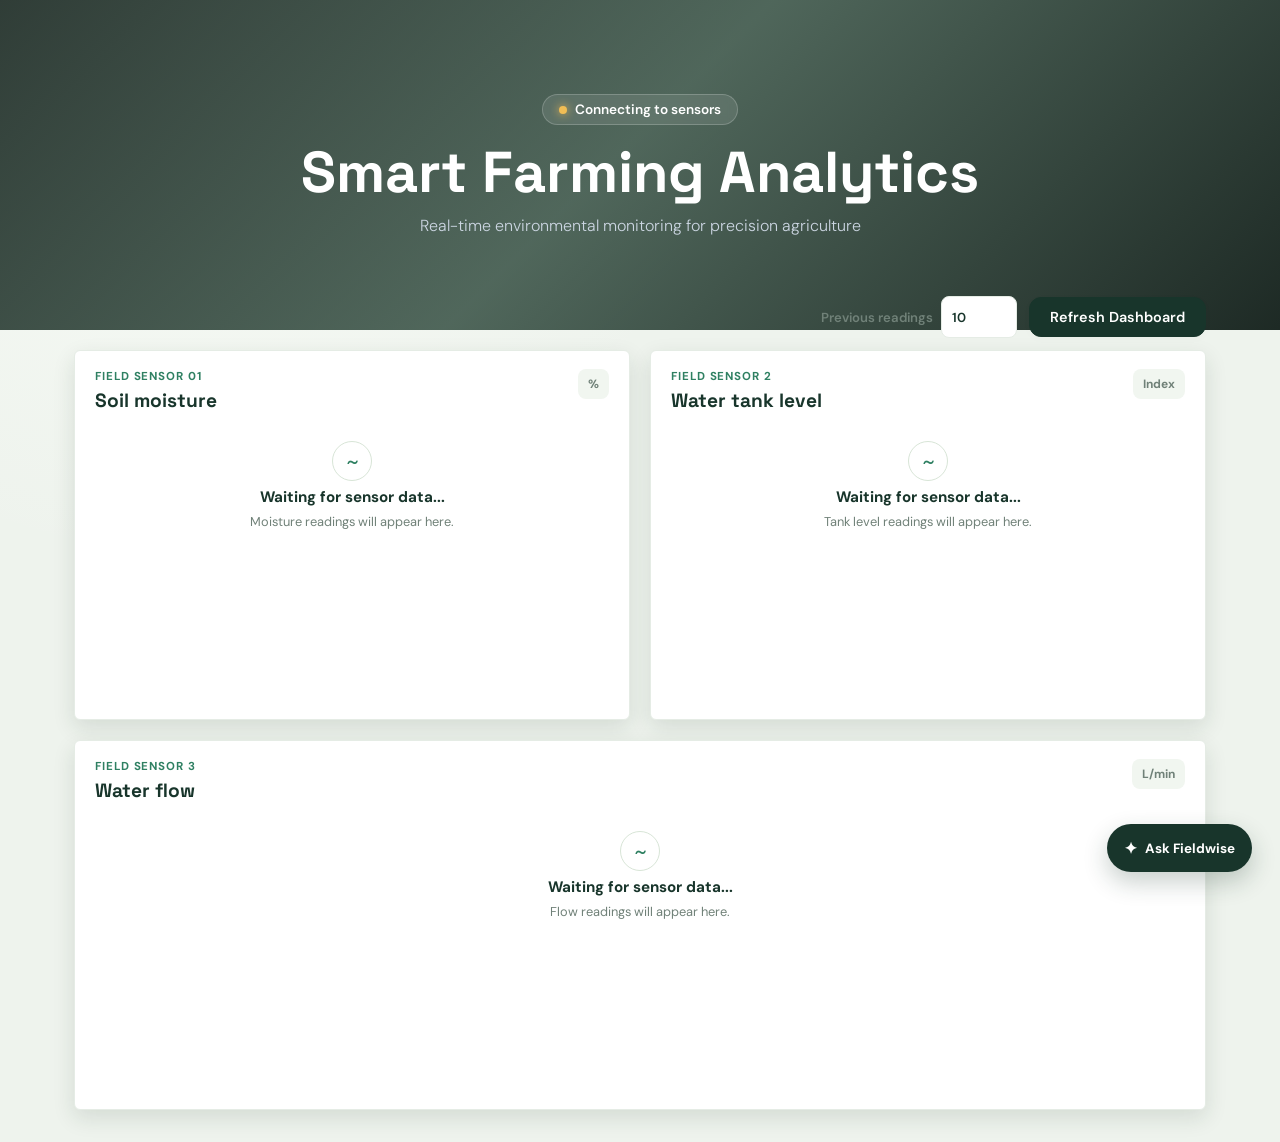
==== index.html @ 7a3ef1fb "fetch sensor reading and it to gemini api" ====
<!DOCTYPE html>
<html lang="en">

<head>
    <meta charset="UTF-8">
    <meta name="viewport" content="width=device-width, initial-scale=1.0">
    <title>Smart Farming Analytics</title>
    <link
        href="https://fonts.googleapis.com/css2?family=DM+Sans:wght@400;500;600;700&family=Space+Grotesk:wght@500;600;700&display=swap"
        rel="stylesheet">
    <link rel="stylesheet" href="style.css">
    <script src="https://cdn.jsdelivr.net/npm/chart.js"></script>
</head>

<body>

    <!-- Premium Hero Section with Image -->
    <header class="hero">
        <div class="hero-overlay"></div>
        <div class="hero-content">
            <div id="statusBadge" class="status-badge status-loading" role="status" aria-live="polite">
                <span class="pulse-dot"></span><span id="statusText">Connecting to sensors</span>
            </div>
            <h1>Smart Farming Analytics</h1>
            <p>Real-time environmental monitoring for precision agriculture</p>
        </div>
    </header>

    <main class="dashboard">
        <div class="controls">
            <label class="reading-control" for="readingCount">
                <span>Previous readings</span>
                <input id="readingCount" type="number" min="1" max="8000" value="10"
                    aria-label="Number of previous readings">
            </label>
            <button id="refreshBtn" class="premium-btn">Refresh Dashboard</button>
        </div>

        <section class="chart-grid" aria-label="Sensor analytics">
            <article class="card chart-card">
                <div class="card-heading">
                    <div>
                        <p class="eyebrow">Field sensor 01</p>
                        <h2>Soil moisture</h2>
                    </div><span class="metric-unit">%</span>
                </div>
                <div class="chart-container">
                    <div class="empty-state"><span class="empty-icon">~</span><strong>Waiting for sensor
                            data...</strong><span>Moisture readings will appear here.</span></div>
                    <canvas id="moistureChart"></canvas>
                </div>
            </article>

            <article class="card chart-card">
                <div class="card-heading">
                    <div>
                        <p class="eyebrow">Field sensor 2</p>
                        <h2>Water tank level</h2>
                    </div><span class="metric-unit">Index</span>
                </div>
                <div class="chart-container">
                    <div class="empty-state"><span class="empty-icon">~</span><strong>Waiting for sensor
                            data...</strong><span>Tank level readings will appear here.</span></div>
                    <canvas id="uvChart"></canvas>
                </div>
            </article>

            <article class="card chart-card">
                <div class="card-heading">
                    <div>
                        <p class="eyebrow">Field sensor 3</p>
                        <h2>Water flow</h2>
                    </div><span class="metric-unit">L/min</span>
                </div>
                <div class="chart-container">
                    <div class="empty-state"><span class="empty-icon">~</span><strong>Waiting for sensor
                            data...</strong><span>Flow readings will appear here.</span></div>
                    <canvas id="flowChart"></canvas>
                </div>
            </article>
        </section>

        <section class="assistant-panel" aria-labelledby="assistant-title">
            <div class="assistant-heading">
                <div>
                    <p class="eyebrow">Fieldwise intelligence</p>
                    <h2 id="assistant-title">Smart Farming Assistant</h2>
                    <p>Ask about crops, soil, weather, or plant health.</p>
                </div>
                <div class="assistant-actions">
                    <span class="assistant-mark" aria-hidden="true">✦</span>
                    <button id="sensor-suggestion" class="sensor-suggestion" type="button"
                        title="Ask for advice using the latest sensor readings">Sensor advice</button>
                    <button id="close-assistant" class="assistant-close" type="button"
                        aria-label="Close farming assistant">&times;</button>
                </div>
            </div>

            <div id="message-history" class="message-history" aria-live="polite" aria-label="Assistant conversation">
            </div>

            <form id="composer" class="composer">
                <div id="attachment-preview" class="attachment-preview" aria-label="Selected image preview">
                    <img id="attachment-thumbnail" src="" alt="Selected plant image">
                    <button id="remove-attachment" class="remove-attachment" type="button"
                        aria-label="Remove attached image">&times;</button>
                </div>
                <div class="input-bar">
                    <label class="icon-button" for="image-input" title="Attach an image"
                        aria-label="Attach an image">&#128206;</label>
                    <input id="image-input" class="sr-only" type="file" accept="image/*">
                    <input id="message-input" type="text" placeholder="Ask a question about your farm..."
                        autocomplete="off" aria-label="Message">
                    <button id="send-button" class="send-button" type="submit">Send</button>
                </div>
            </form>
        </section>
    </main>

    <button id="open-assistant" class="assistant-launcher" type="button" aria-label="Open farming assistant"
        aria-expanded="false">
        <span class="launcher-icon" aria-hidden="true">✦</span>
        <span class="launcher-label">Ask Fieldwise</span>
    </button>

    <script src="script.js"></script>
</body>

</html>
---- style.css ----
/* Color Palette & Typography */
:root {
    --bg-color: #eef3ed;
    --card-bg: #ffffff;
    --text-main: #18352b;
    --text-muted: #708178;
    --accent-green: #2f8062;
    --border-light: #e5ece5;
}

* {
    margin: 0;
    padding: 0;
    box-sizing: border-box;
    font-family: 'DM Sans', 'Segoe UI', sans-serif;
}

body {
    background: radial-gradient(circle at 15% 0%, #f9fcf7 0, transparent 36%), var(--bg-color);
    color: var(--text-main);
    -webkit-font-smoothing: antialiased;
}

/* Hero Section with Background Image */
.hero {
    position: relative;
    min-height: 330px;
    background-image: url('https://images.unsplash.com/photo-1586771107445-d3ca888129ff?ixlib=rb-4.0.3&auto=format&fit=crop&w=1920&q=80');
    background-size: cover;
    background-position: center;
    display: flex;
    align-items: center;
    justify-content: center;
    text-align: center;
}

.hero-overlay {
    position: absolute;
    top: 0;
    left: 0;
    width: 100%;
    height: 100%;
    background: linear-gradient(135deg, rgba(10, 25, 19, 0.84) 0%, rgba(18, 48, 34, 0.72) 48%, rgba(7, 20, 15, 0.9) 100%);
}

.hero-content {
    position: relative;
    z-index: 1;
    color: #ffffff;
}

.hero h1 {
    font-family: 'Space Grotesk', sans-serif;
    font-size: clamp(2.1rem, 5vw, 3.6rem);
    font-weight: 700;
    margin: 10px 0 6px;
}

.hero p {
    font-size: 1rem;
    color: #cbd5e1;
    font-weight: 300;
}

.status-badge {
    display: inline-flex;
    align-items: center;
    background: rgba(255, 255, 255, 0.1);
    padding: 6px 16px;
    border-radius: 20px;
    font-size: 0.85rem;
    font-weight: 600;
    backdrop-filter: blur(4px);
    border: 1px solid rgba(255, 255, 255, 0.2);
}

.pulse-dot {
    width: 8px;
    height: 8px;
    background-color: #34d399;
    border-radius: 50%;
    margin-right: 8px;
    box-shadow: 0 0 10px #34d399;
    animation: pulse 2s infinite;
}

@keyframes pulse {
    0% {
        box-shadow: 0 0 0 0 rgba(52, 211, 153, 0.7);
    }

    70% {
        box-shadow: 0 0 0 8px rgba(52, 211, 153, 0);
    }

    100% {
        box-shadow: 0 0 0 0 rgba(52, 211, 153, 0);
    }
}

/* Dashboard & Cards (White Space & Rounded Corners) */
.dashboard {
    max-width: 1180px;
    margin: -34px auto 32px;
    padding: 0 24px;
    position: relative;
    z-index: 20;
}

.controls {
    display: flex;
    align-items: center;
    gap: 12px;
    justify-content: flex-end;
    margin-bottom: 12px;
}

.reading-control {
    display: inline-flex;
    align-items: center;
    gap: 8px;
    color: var(--text-muted);
    font-size: .82rem;
    font-weight: 600;
}

.reading-control input {
    width: 76px;
    min-height: 42px;
    border: 1px solid var(--border-light);
    border-radius: 8px;
    color: var(--text-main);
    background: var(--card-bg);
    padding: 9px 10px;
    font: inherit;
    cursor: pointer;
}

.reading-control input:focus {
    outline: 3px solid rgba(47, 128, 98, .18);
    border-color: var(--accent-green);
}

.chart-grid {
    display: grid;
    grid-template-columns: repeat(2, minmax(0, 1fr));
    gap: 20px;
}

.chart-card:last-child {
    grid-column: 1 / -1;
}

.card-heading {
    display: flex;
    justify-content: space-between;
    align-items: flex-start;
    margin-bottom: 12px;
}

.eyebrow {
    color: var(--accent-green);
    font-size: .72rem;
    font-weight: 700;
    letter-spacing: .08em;
    text-transform: uppercase;
}

.card h2 {
    font-family: 'Space Grotesk', sans-serif;
    font-size: 1.2rem;
    margin-top: 4px;
}

.metric-unit {
    color: var(--text-muted);
    font-size: .75rem;
    font-weight: 700;
    background: #f1f6f0;
    padding: 7px 10px;
    border-radius: 8px;
}

.card {
    background: var(--card-bg);
    border-radius: 6px;
    padding: 18px 20px;
    box-shadow: 0 8px 22px rgba(25, 47, 34, 0.12);
    border: 1px solid var(--border-light);
    transition: transform 0.3s ease, box-shadow 0.3s ease;
}

.card:hover {
    transform: translateY(-2px);
    box-shadow: 0 12px 28px rgba(25, 47, 34, 0.16);
}

.chart-container {
    position: relative;
    width: 100%;
}

.empty-state {
    display: flex;
    flex-direction: column;
    align-items: center;
    justify-content: center;
    gap: 6px;
    padding: 16px 8px;
    color: var(--text-muted);
    text-align: center;
}

.empty-state strong {
    color: var(--text-main);
    font-size: .95rem;
}

.empty-state span:last-child {
    font-size: .8rem;
}

.empty-icon {
    display: grid;
    place-items: center;
    width: 40px;
    height: 40px;
    border: 1px solid #d8e5d7;
    border-radius: 50%;
    color: var(--accent-green);
    font-size: 1.5rem;
    animation: breathe 2s ease-in-out infinite;
}

.chart-container.has-data .empty-state {
    display: none;
}

.chart-container.has-data {
    height: 300px;
}

.chart-container:not(.has-data) canvas {
    visibility: hidden;
}

/* Farming assistant */
.assistant-panel {
    display: flex;
    flex-direction: column;
    position: fixed;
    right: 28px;
    bottom: 92px;
    z-index: 10;
    width: min(390px, calc(100vw - 40px));
    min-height: 0;
    max-height: min(600px, calc(100vh - 120px));
    margin: 0;
    overflow: hidden;
    background: var(--card-bg);
    border: 1px solid var(--border-light);
    border-radius: 16px;
    box-shadow: 0 18px 50px rgba(25, 47, 34, 0.22);
    opacity: 0;
    pointer-events: none;
    transform: translateY(12px) scale(.96);
    transform-origin: bottom right;
    transition: opacity .2s ease, transform .2s ease;
}

.assistant-panel.is-open {
    opacity: 1;
    pointer-events: auto;
    transform: translateY(0) scale(1);
}

.assistant-heading {
    display: flex;
    align-items: flex-start;
    justify-content: space-between;
    padding: 16px 20px;
    border-bottom: 1px solid var(--border-light);
}

.assistant-actions {
    display: flex;
    gap: 8px;
    align-items: center;
}

.assistant-close {
    display: grid;
    width: 30px;
    height: 30px;
    place-items: center;
    color: var(--text-muted);
    background: #f1f5f1;
    border: 0;
    border-radius: 50%;
    cursor: pointer;
    font-size: 1.2rem;
    line-height: 1;
}

.assistant-close:hover,
.assistant-close:focus-visible {
    color: var(--text-main);
    background: #e3ece3;
}

.assistant-heading h2 {
    margin-top: 4px;
    font-family: 'Space Grotesk', sans-serif;
    font-size: 1.12rem;
}

.assistant-heading p:last-child {
    margin-top: 4px;
    color: var(--text-muted);
    font-size: .78rem;
}

.assistant-mark {
    display: grid;
    width: 34px;
    height: 34px;
    place-items: center;
    color: #fff;
    background: var(--accent-green);
    border-radius: 9px;
    box-shadow: 0 8px 16px rgba(47, 128, 98, .2);
}

.message-history {
    flex: 1;
    min-height: 120px;
    max-height: 200px;
    overflow-y: auto;
    padding: 16px clamp(14px, 3vw, 28px);
    scroll-behavior: smooth;
}

.message {
    display: flex;
    margin-bottom: 9px;
}

.message.user {
    justify-content: flex-end;
}

.message-content {
    max-width: min(78%, 620px);
}

.message-bubble {
    padding: 9px 12px;
    border-radius: 12px;
    font-size: .82rem;
    line-height: 1.45;
    overflow-wrap: anywhere;
}

.message.ai .message-bubble {
    color: #35443a;
    background: #f0f3f1;
    border-bottom-left-radius: 5px;
}

.message.user .message-bubble {
    color: #fff;
    background: var(--text-main);
    border-bottom-right-radius: 5px;
}

.message-bubble p {
    margin: 0 0 6px;
}

.message-bubble p:last-child {
    margin-bottom: 0;
}

.message-image {
    display: block;
    width: min(100%, 180px);
    max-height: 150px;
    margin-bottom: 6px;
    object-fit: cover;
    border-radius: 9px;
}

.typing-dots {
    display: flex;
    gap: 4px;
    padding: 10px 12px;
}

.typing-dots span {
    width: 6px;
    height: 6px;
    background: #94a69a;
    border-radius: 50%;
    animation: assistant-pulse 1.1s infinite ease-in-out;
}

.typing-dots span:nth-child(2) {
    animation-delay: .15s;
}

.typing-dots span:nth-child(3) {
    animation-delay: .3s;
}

@keyframes assistant-pulse {

    0%,
    60%,
    100% {
        transform: translateY(0);
        opacity: .45;
    }

    30% {
        transform: translateY(-3px);
        opacity: 1;
    }
}

.composer {
    padding: 10px 12px 12px;
    border-top: 1px solid var(--border-light);
}

.attachment-preview {
    display: none;
    position: relative;
    width: fit-content;
    margin-bottom: 7px;
}

.attachment-preview.visible {
    display: block;
}

.attachment-preview img {
    display: block;
    width: 56px;
    height: 56px;
    object-fit: cover;
    border: 2px solid #d5e5d9;
    border-radius: 9px;
}

.remove-attachment {
    position: absolute;
    top: -7px;
    right: -7px;
    width: 22px;
    height: 22px;
    padding: 0;
    color: #fff;
    background: var(--text-main);
    border: 2px solid #fff;
    border-radius: 50%;
    cursor: pointer;
    line-height: 1;
}

.input-bar {
    display: flex;
    gap: 8px;
    align-items: center;
}

.icon-button,
.send-button {
    flex: 0 0 auto;
    border: 0;
    cursor: pointer;
}

.icon-button {
    display: grid;
    width: 38px;
    height: 38px;
    place-items: center;
    color: var(--accent-green);
    background: #f0f6f1;
    border-radius: 9px;
    font-size: 1.15rem;
}

.icon-button:hover,
.icon-button:focus-visible {
    background: #e2efe5;
}

#message-input {
    flex: 1;
    min-width: 0;
    height: 38px;
    padding: 0 11px;
    color: var(--text-main);
    background: #f8faf8;
    border: 1px solid var(--border-light);
    border-radius: 9px;
    font: inherit;
    outline: none;
}

#message-input:focus {
    border-color: #8db69a;
    box-shadow: 0 0 0 3px rgba(68, 137, 87, .1);
}

.send-button {
    height: 38px;
    padding: 0 14px;
    color: #fff;
    background: var(--text-main);
    border-radius: 9px;
    font: inherit;
    font-weight: 600;
}

.send-button:hover,
.send-button:focus-visible {
    background: var(--accent-green);
}

.send-button:disabled,
.icon-button:disabled {
    cursor: wait;
    opacity: .55;
}

.assistant-launcher {
    position: fixed;
    right: 28px;
    bottom: 28px;
    z-index: 30;
    display: inline-flex;
    gap: 8px;
    align-items: center;
    min-height: 48px;
    padding: 0 17px;
    color: #fff;
    background: var(--text-main);
    border: 0;
    border-radius: 999px;
    box-shadow: 0 10px 25px rgba(24, 53, 43, .24);
    cursor: pointer;
    font: inherit;
    font-size: .84rem;
    font-weight: 700;
    transition: background .2s ease, transform .2s ease, box-shadow .2s ease;
}

.assistant-launcher:hover,
.assistant-launcher:focus-visible {
    background: var(--accent-green);
    box-shadow: 0 12px 28px rgba(47, 128, 98, .28);
    transform: translateY(-2px);
}

.launcher-icon {
    font-size: 1rem;
}

.sr-only {
    position: absolute;
    width: 1px;
    height: 1px;
    padding: 0;
    overflow: hidden;
    clip: rect(0, 0, 0, 0);
    white-space: nowrap;
    border: 0;
}

@keyframes breathe {
    50% {
        transform: scale(1.08);
        opacity: .6;
    }
}

/* Premium Interactive Button */
.premium-btn {
    background: var(--text-main);
    color: #fff;
    border: 1px solid var(--text-main);
    padding: 10px 20px;
    border-radius: 12px;
    font-weight: 600;
    font-size: 0.9rem;
    cursor: pointer;
    transition: all 0.2s ease;
    box-shadow: 0 2px 10px rgba(0, 0, 0, 0.02);
}

.premium-btn:hover {
    background: var(--accent-green);
    border-color: var(--accent-green);
    box-shadow: 0 4px 15px rgba(47, 128, 98, 0.2);
}

.premium-btn:active {
    transform: scale(0.97);
}

.status-connected .pulse-dot {
    background-color: #52c788;
    box-shadow: 0 0 10px #52c788;
}

.status-loading .pulse-dot {
    background-color: #f0bd55;
    box-shadow: 0 0 10px #f0bd55;
}

.status-error .pulse-dot {
    background-color: #f27568;
    box-shadow: 0 0 10px #f27568;
    animation: none;
}

@media (max-width: 700px) {
    .dashboard {
        padding: 0 16px;
    }

    .controls {
        align-items: stretch;
        flex-direction: column;
        gap: 10px;
    }

    .reading-control {
        justify-content: space-between;
        min-height: 42px;
    }

    .reading-control input,
    .premium-btn {
        min-height: 44px;
    }

    .premium-btn {
        width: 100%;
    }

    .chart-grid {
        grid-template-columns: 1fr;
    }

    .chart-card:last-child {
        grid-column: auto;
    }

    .card {
        padding: 16px;
    }

    .chart-container.has-data {
        height: 260px;
    }

    .assistant-panel {
        right: 12px;
        bottom: 76px;
        width: calc(100vw - 24px);
        max-height: calc(100vh - 100px);
        border-radius: 14px;
    }

    .assistant-heading {
        padding: 13px 14px;
    }

    .message-content {
        max-width: 88%;
    }

    .message-history {
        padding: 18px 12px;
    }

    .composer {
        padding-inline: 10px;
    }

    .send-button {
        padding-inline: 14px;
    }

    .assistant-launcher {
        right: 14px;
        bottom: 14px;
        min-height: 44px;
        padding-inline: 14px;
    }
}

.sensor-suggestion {
    min-height: 30px;
    padding: 6px 10px;
    color: var(--accent-green);
    background: #edf7ef;
    border: 1px solid #cfe5d2;
    border-radius: 8px;
    font: inherit;
    font-size: .72rem;
    font-weight: 700;
    cursor: pointer;
}

.sensor-suggestion:hover,
.sensor-suggestion:focus-visible {
    background: #dff0e2;
}
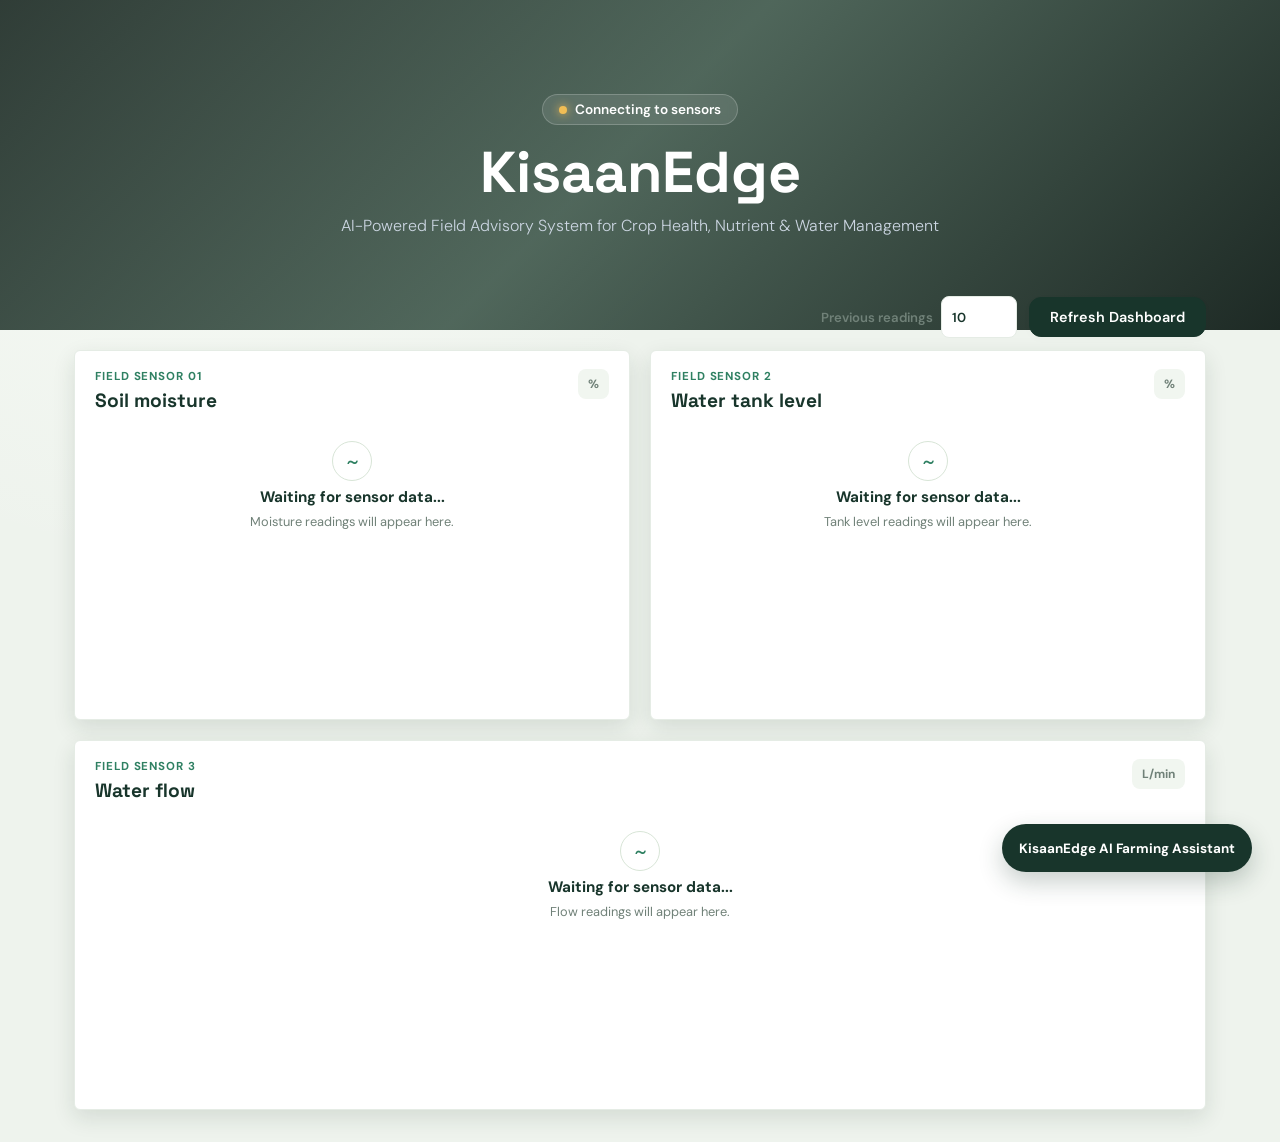
==== commit a3d46bd5: "changes the name remove gemini button" ====
--- a/index.html
+++ b/index.html
@@ -21,8 +21,8 @@
             <div id="statusBadge" class="status-badge status-loading" role="status" aria-live="polite">
                 <span class="pulse-dot"></span><span id="statusText">Connecting to sensors</span>
             </div>
-            <h1>Smart Farming Analytics</h1>
-            <p>Real-time environmental monitoring for precision agriculture</p>
+            <h1>KisaanEdge</h1>
+            <p>AI-Powered Field Advisory System for Crop Health, Nutrient & Water Management</p>
         </div>
     </header>
 
@@ -56,7 +56,7 @@
                     <div>
                         <p class="eyebrow">Field sensor 2</p>
                         <h2>Water tank level</h2>
-                    </div><span class="metric-unit">Index</span>
+                    </div><span class="metric-unit">%</span>
                 </div>
                 <div class="chart-container">
                     <div class="empty-state"><span class="empty-icon">~</span><strong>Waiting for sensor
@@ -88,7 +88,6 @@
                     <p>Ask about crops, soil, weather, or plant health.</p>
                 </div>
                 <div class="assistant-actions">
-                    <span class="assistant-mark" aria-hidden="true">✦</span>
                     <button id="sensor-suggestion" class="sensor-suggestion" type="button"
                         title="Ask for advice using the latest sensor readings">Sensor advice</button>
                     <button id="close-assistant" class="assistant-close" type="button"
@@ -119,8 +118,7 @@
 
     <button id="open-assistant" class="assistant-launcher" type="button" aria-label="Open farming assistant"
         aria-expanded="false">
-        <span class="launcher-icon" aria-hidden="true">✦</span>
-        <span class="launcher-label">Ask Fieldwise</span>
+        <span class="launcher-label">KisaanEdge AI Farming Assistant</span>
     </button>
 
     <script src="script.js"></script>
--- a/style.css
+++ b/style.css
@@ -320,17 +320,6 @@
     font-size: .78rem;
 }
 
-.assistant-mark {
-    display: grid;
-    width: 34px;
-    height: 34px;
-    place-items: center;
-    color: #fff;
-    background: var(--accent-green);
-    border-radius: 9px;
-    box-shadow: 0 8px 16px rgba(47, 128, 98, .2);
-}
-
 .message-history {
     flex: 1;
     min-height: 120px;
@@ -541,8 +530,8 @@
     bottom: 28px;
     z-index: 30;
     display: inline-flex;
-    gap: 8px;
     align-items: center;
+    justify-content: center;
     min-height: 48px;
     padding: 0 17px;
     color: #fff;
@@ -564,10 +553,6 @@
     transform: translateY(-2px);
 }
 
-.launcher-icon {
-    font-size: 1rem;
-}
-
 .sr-only {
     position: absolute;
     width: 1px;
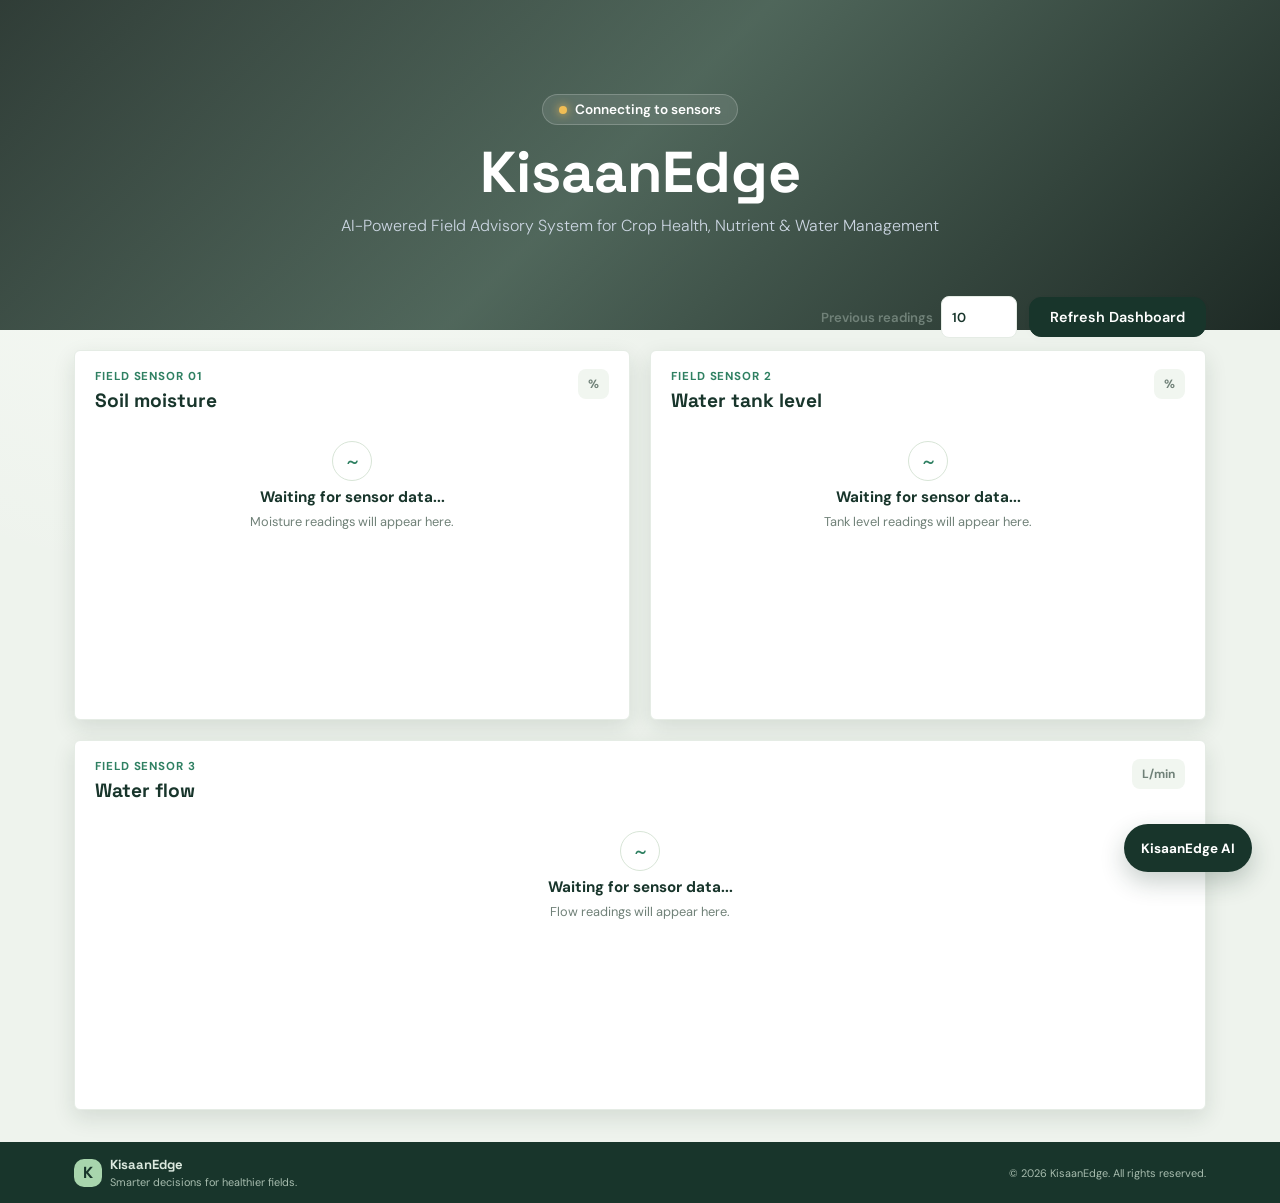
==== commit a28184f6: "add all right reseverd" ====
--- a/index.html
+++ b/index.html
@@ -116,9 +116,22 @@
         </section>
     </main>
 
+    <footer class="site-footer">
+        <div class="footer-inner">
+            <div class="footer-brand">
+                <span class="footer-mark" aria-hidden="true">K</span>
+                <div>
+                    <strong>KisaanEdge</strong>
+                    <span>Smarter decisions for healthier fields.</span>
+                </div>
+            </div>
+            <p class="footer-copy">&copy; 2026 KisaanEdge. All rights reserved.</p>
+        </div>
+    </footer>
+
     <button id="open-assistant" class="assistant-launcher" type="button" aria-label="Open farming assistant"
         aria-expanded="false">
-        <span class="launcher-label">KisaanEdge AI Farming Assistant</span>
+        <span class="launcher-label">KisaanEdge AI</span>
     </button>
 
     <script src="script.js"></script>
--- a/style.css
+++ b/style.css
@@ -105,6 +105,64 @@
     padding: 0 24px;
     position: relative;
     z-index: 20;
+}
+
+.site-footer {
+    padding: 14px 24px;
+    background: #18352b;
+    color: #dce9df;
+}
+
+.footer-inner {
+    display: flex;
+    align-items: center;
+    justify-content: space-between;
+    gap: 16px;
+    max-width: 1132px;
+    margin: 0 auto;
+}
+
+.footer-brand,
+.footer-brand>div {
+    display: flex;
+    align-items: center;
+}
+
+.footer-brand {
+    gap: 8px;
+}
+
+.footer-brand>div {
+    align-items: flex-start;
+    flex-direction: column;
+    gap: 2px;
+}
+
+.footer-mark {
+    display: grid;
+    width: 28px;
+    height: 28px;
+    place-items: center;
+    color: #18352b;
+    background: #a8d5ad;
+    border-radius: 10px;
+    font-family: 'Space Grotesk', sans-serif;
+    font-weight: 700;
+}
+
+.footer-brand strong {
+    font-family: 'Space Grotesk', sans-serif;
+    font-size: .82rem;
+}
+
+.footer-brand span:last-child {
+    color: #a7bcae;
+    font-size: .68rem;
+}
+
+.footer-copy {
+    color: #a7bcae;
+    font-size: .68rem;
 }
 
 .controls {
@@ -616,6 +674,22 @@
         padding: 0 16px;
     }
 
+    .site-footer {
+        padding: 13px 16px;
+    }
+
+    .footer-inner {
+        gap: 10px;
+    }
+
+    .footer-brand span:last-child {
+        display: none;
+    }
+
+    .footer-copy {
+        text-align: right;
+    }
+
     .controls {
         align-items: stretch;
         flex-direction: column;
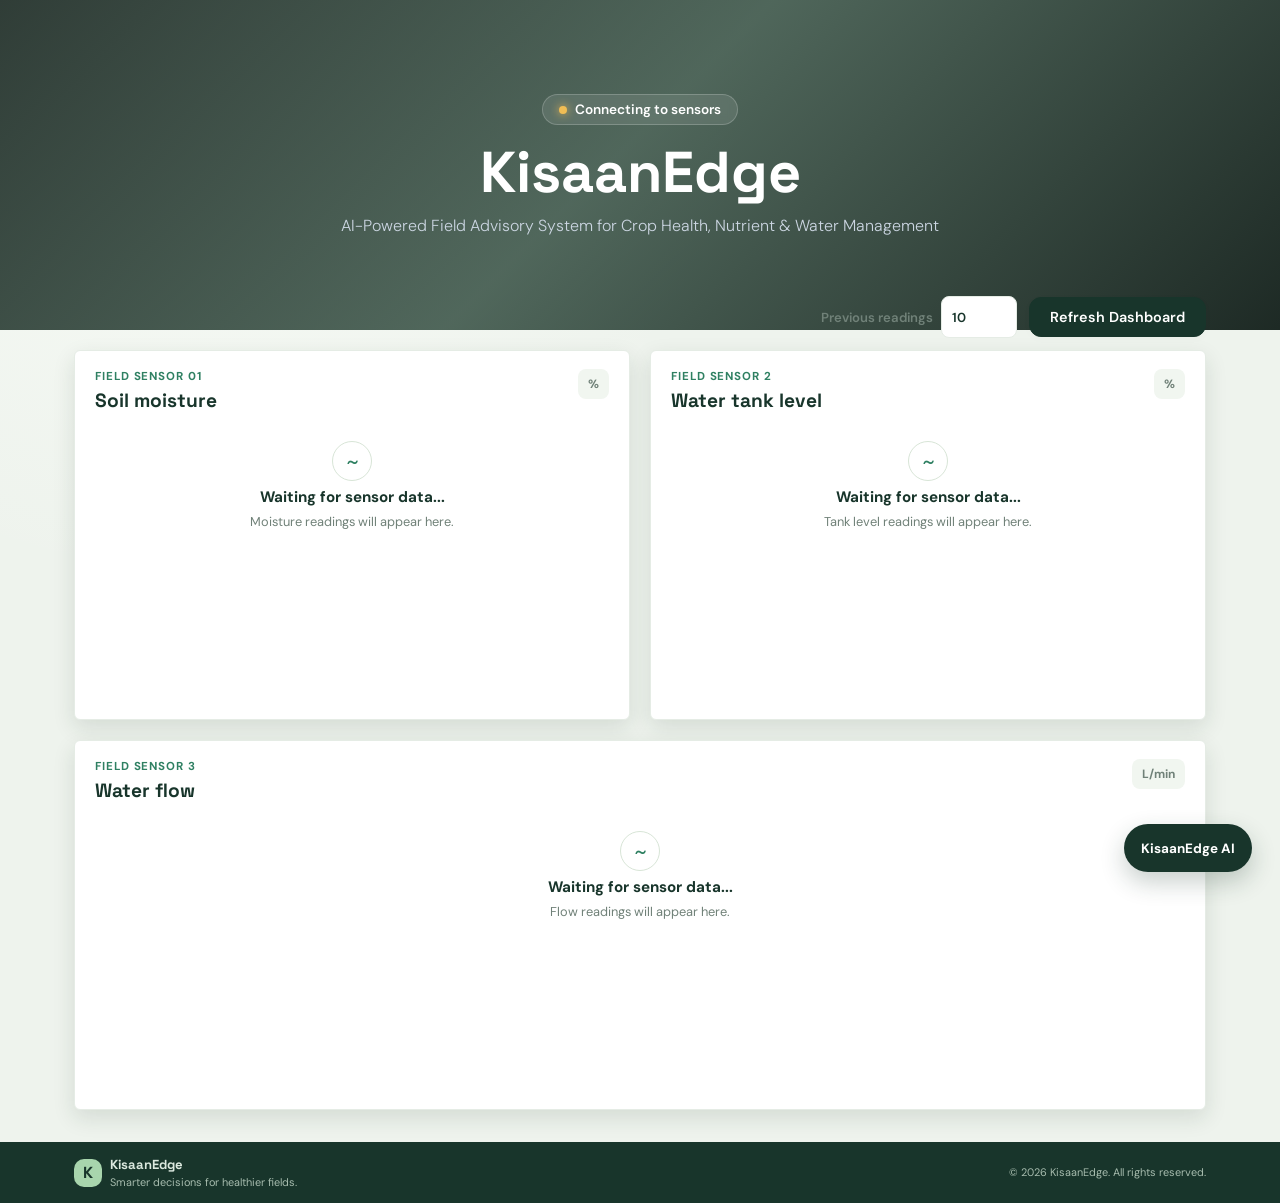
==== commit 6c3ab22d: "ajust size of chatbot" ====
--- a/index.html
+++ b/index.html
@@ -84,7 +84,7 @@
             <div class="assistant-heading">
                 <div>
                     <p class="eyebrow">Fieldwise intelligence</p>
-                    <h2 id="assistant-title">Smart Farming Assistant</h2>
+                    <h2 id="assistant-title">KisaanEdge AI</h2>
                     <p>Ask about crops, soil, weather, or plant health.</p>
                 </div>
                 <div class="assistant-actions">
--- a/style.css
+++ b/style.css
@@ -161,8 +161,11 @@
 }
 
 .footer-copy {
+    margin: 0;
     color: #a7bcae;
     font-size: .68rem;
+    line-height: 1.4;
+    white-space: nowrap;
 }
 
 .controls {
@@ -385,6 +388,11 @@
     overflow-y: auto;
     padding: 16px clamp(14px, 3vw, 28px);
     scroll-behavior: smooth;
+    transition: max-height .25s ease;
+}
+
+.assistant-panel.has-response .message-history {
+    max-height: min(360px, calc(100vh - 300px));
 }
 
 .message {
@@ -679,7 +687,9 @@
     }
 
     .footer-inner {
-        gap: 10px;
+        align-items: center;
+        flex-direction: column;
+        gap: 7px;
     }
 
     .footer-brand span:last-child {
@@ -687,7 +697,9 @@
     }
 
     .footer-copy {
-        text-align: right;
+        font-size: .66rem;
+        text-align: center;
+        white-space: normal;
     }
 
     .controls {
@@ -744,6 +756,10 @@
 
     .message-history {
         padding: 18px 12px;
+    }
+
+    .assistant-panel.has-response .message-history {
+        max-height: min(320px, calc(100vh - 260px));
     }
 
     .composer {
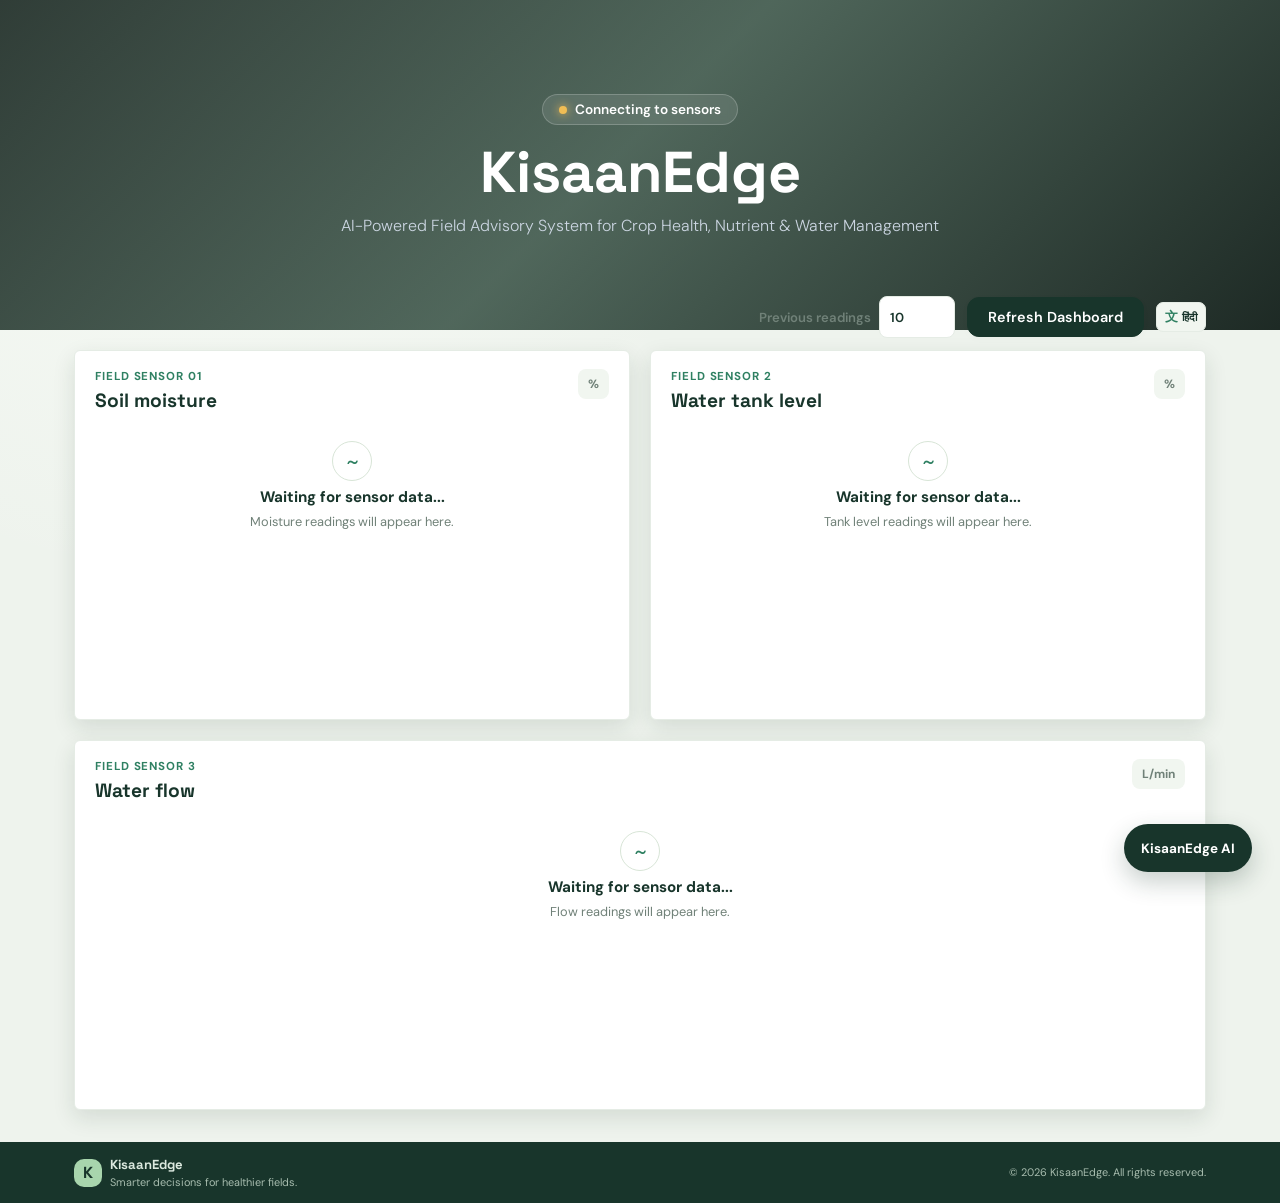
==== commit 6e0a0e6b: "aadd hindi language button" ====
--- a/index.html
+++ b/index.html
@@ -22,7 +22,8 @@
                 <span class="pulse-dot"></span><span id="statusText">Connecting to sensors</span>
             </div>
             <h1>KisaanEdge</h1>
-            <p>AI-Powered Field Advisory System for Crop Health, Nutrient & Water Management</p>
+            <p data-i18n="heroDescription">AI-Powered Field Advisory System for Crop Health, Nutrient & Water Management
+            </p>
         </div>
     </header>
 
@@ -31,22 +32,29 @@
             <label class="reading-control" for="readingCount">
                 <span>Previous readings</span>
                 <input id="readingCount" type="number" min="1" max="8000" value="10"
-                    aria-label="Number of previous readings">
+                    data-i18n-attr="aria-label:numberOfReadings" aria-label="Number of previous readings">
             </label>
-            <button id="refreshBtn" class="premium-btn">Refresh Dashboard</button>
+            <button id="refreshBtn" class="premium-btn" data-i18n="refreshDashboard">Refresh Dashboard</button>
+            <button id="languageToggle" class="language-toggle" type="button" aria-pressed="false"
+                aria-label="Switch language to Hindi">
+                <span class="language-icon" aria-hidden="true">文</span>
+                <span id="languageToggleLabel">हिंदी</span>
+            </button>
         </div>
 
         <section class="chart-grid" aria-label="Sensor analytics">
             <article class="card chart-card">
                 <div class="card-heading">
                     <div>
-                        <p class="eyebrow">Field sensor 01</p>
-                        <h2>Soil moisture</h2>
+                        <p class="eyebrow" data-i18n="fieldSensor1">Field sensor 01</p>
+                        <h2 data-i18n="soilMoisture">Soil moisture</h2>
                     </div><span class="metric-unit">%</span>
                 </div>
                 <div class="chart-container">
-                    <div class="empty-state"><span class="empty-icon">~</span><strong>Waiting for sensor
-                            data...</strong><span>Moisture readings will appear here.</span></div>
+                    <div class="empty-state"><span class="empty-icon">~</span><strong data-i18n="waitingForData">Waiting
+                            for sensor
+                            data...</strong><span data-i18n="moistureReadings">Moisture readings will appear
+                            here.</span></div>
                     <canvas id="moistureChart"></canvas>
                 </div>
             </article>
@@ -54,27 +62,30 @@
             <article class="card chart-card">
                 <div class="card-heading">
                     <div>
-                        <p class="eyebrow">Field sensor 2</p>
-                        <h2>Water tank level</h2>
+                        <p class="eyebrow" data-i18n="fieldSensor2">Field sensor 2</p>
+                        <h2 data-i18n="tankLevel">Water tank level</h2>
                     </div><span class="metric-unit">%</span>
                 </div>
                 <div class="chart-container">
-                    <div class="empty-state"><span class="empty-icon">~</span><strong>Waiting for sensor
-                            data...</strong><span>Tank level readings will appear here.</span></div>
-                    <canvas id="uvChart"></canvas>
+                    <div class="empty-state"><span class="empty-icon">~</span><strong data-i18n="waitingForData">Waiting
+                            for sensor
+                            data...</strong><span data-i18n="tankReadings">Tank level readings will appear here.</span>
+                    </div>
+                    <canvas id="tankLevelChart"></canvas>
                 </div>
             </article>
 
             <article class="card chart-card">
                 <div class="card-heading">
                     <div>
-                        <p class="eyebrow">Field sensor 3</p>
-                        <h2>Water flow</h2>
+                        <p class="eyebrow" data-i18n="fieldSensor3">Field sensor 3</p>
+                        <h2 data-i18n="waterFlow">Water flow</h2>
                     </div><span class="metric-unit">L/min</span>
                 </div>
                 <div class="chart-container">
-                    <div class="empty-state"><span class="empty-icon">~</span><strong>Waiting for sensor
-                            data...</strong><span>Flow readings will appear here.</span></div>
+                    <div class="empty-state"><span class="empty-icon">~</span><strong data-i18n="waitingForData">Waiting
+                            for sensor
+                            data...</strong><span data-i18n="flowReadings">Flow readings will appear here.</span></div>
                     <canvas id="flowChart"></canvas>
                 </div>
             </article>
@@ -83,34 +94,38 @@
         <section class="assistant-panel" aria-labelledby="assistant-title">
             <div class="assistant-heading">
                 <div>
-                    <p class="eyebrow">Fieldwise intelligence</p>
+                    <p class="eyebrow" data-i18n="fieldwiseIntelligence">Fieldwise intelligence</p>
                     <h2 id="assistant-title">KisaanEdge AI</h2>
-                    <p>Ask about crops, soil, weather, or plant health.</p>
+                    <p data-i18n="assistantDescription">Ask about crops, soil, weather, or plant health.</p>
                 </div>
                 <div class="assistant-actions">
-                    <button id="sensor-suggestion" class="sensor-suggestion" type="button"
+                    <button id="sensor-suggestion" class="sensor-suggestion" type="button" data-i18n="sensorAdvice"
+                        data-i18n-attr="title:sensorAdviceTitle"
                         title="Ask for advice using the latest sensor readings">Sensor advice</button>
                     <button id="close-assistant" class="assistant-close" type="button"
-                        aria-label="Close farming assistant">&times;</button>
+                        data-i18n-attr="aria-label:closeAssistant" aria-label="Close farming assistant">&times;</button>
                 </div>
             </div>
 
-            <div id="message-history" class="message-history" aria-live="polite" aria-label="Assistant conversation">
+            <div id="message-history" class="message-history" aria-live="polite"
+                data-i18n-attr="aria-label:assistantConversation" aria-label="Assistant conversation">
             </div>
 
             <form id="composer" class="composer">
                 <div id="attachment-preview" class="attachment-preview" aria-label="Selected image preview">
                     <img id="attachment-thumbnail" src="" alt="Selected plant image">
                     <button id="remove-attachment" class="remove-attachment" type="button"
-                        aria-label="Remove attached image">&times;</button>
+                        data-i18n-attr="aria-label:removeAttachment" aria-label="Remove attached image">&times;</button>
                 </div>
                 <div class="input-bar">
-                    <label class="icon-button" for="image-input" title="Attach an image"
+                    <label class="icon-button" for="image-input"
+                        data-i18n-attr="title:attachImage,aria-label:attachImage" title="Attach an image"
                         aria-label="Attach an image">&#128206;</label>
                     <input id="image-input" class="sr-only" type="file" accept="image/*">
-                    <input id="message-input" type="text" placeholder="Ask a question about your farm..."
-                        autocomplete="off" aria-label="Message">
-                    <button id="send-button" class="send-button" type="submit">Send</button>
+                    <input id="message-input" type="text"
+                        data-i18n-attr="placeholder:messagePlaceholder,aria-label:message"
+                        placeholder="Ask a question about your farm..." autocomplete="off" aria-label="Message">
+                    <button id="send-button" class="send-button" type="submit" data-i18n="send">Send</button>
                 </div>
             </form>
         </section>
@@ -122,15 +137,15 @@
                 <span class="footer-mark" aria-hidden="true">K</span>
                 <div>
                     <strong>KisaanEdge</strong>
-                    <span>Smarter decisions for healthier fields.</span>
+                    <span data-i18n="footerTagline">Smarter decisions for healthier fields.</span>
                 </div>
             </div>
-            <p class="footer-copy">&copy; 2026 KisaanEdge. All rights reserved.</p>
+            <p class="footer-copy" data-i18n="rightsReserved">&copy; 2026 KisaanEdge. All rights reserved.</p>
         </div>
     </footer>
 
-    <button id="open-assistant" class="assistant-launcher" type="button" aria-label="Open farming assistant"
-        aria-expanded="false">
+    <button id="open-assistant" class="assistant-launcher" type="button" data-i18n-attr="aria-label:openAssistant"
+        aria-label="Open farming assistant" aria-expanded="false">
         <span class="launcher-label">KisaanEdge AI</span>
     </button>
 
--- a/style.css
+++ b/style.css
@@ -231,6 +231,35 @@
     font-family: 'Space Grotesk', sans-serif;
     font-size: 1.2rem;
     margin-top: 4px;
+}
+
+.language-toggle {
+    display: inline-flex;
+    align-items: center;
+    gap: 4px;
+    min-height: 30px;
+    padding: 0 8px;
+    color: var(--text-main);
+    background: #f1f6f0;
+    border: 1px solid var(--border-light);
+    border-radius: 7px;
+    cursor: pointer;
+    font: inherit;
+    font-size: .68rem;
+    font-weight: 700;
+    transition: background .2s ease, border-color .2s ease;
+}
+
+.language-toggle:hover,
+.language-toggle:focus-visible {
+    background: #e3eee3;
+    border-color: #c6dcc8;
+    outline: none;
+}
+
+.language-icon {
+    color: var(--accent-green);
+    font-size: .82rem;
 }
 
 .metric-unit {
@@ -678,6 +707,10 @@
 }
 
 @media (max-width: 700px) {
+    .language-toggle {
+        align-self: flex-end;
+    }
+
     .dashboard {
         padding: 0 16px;
     }
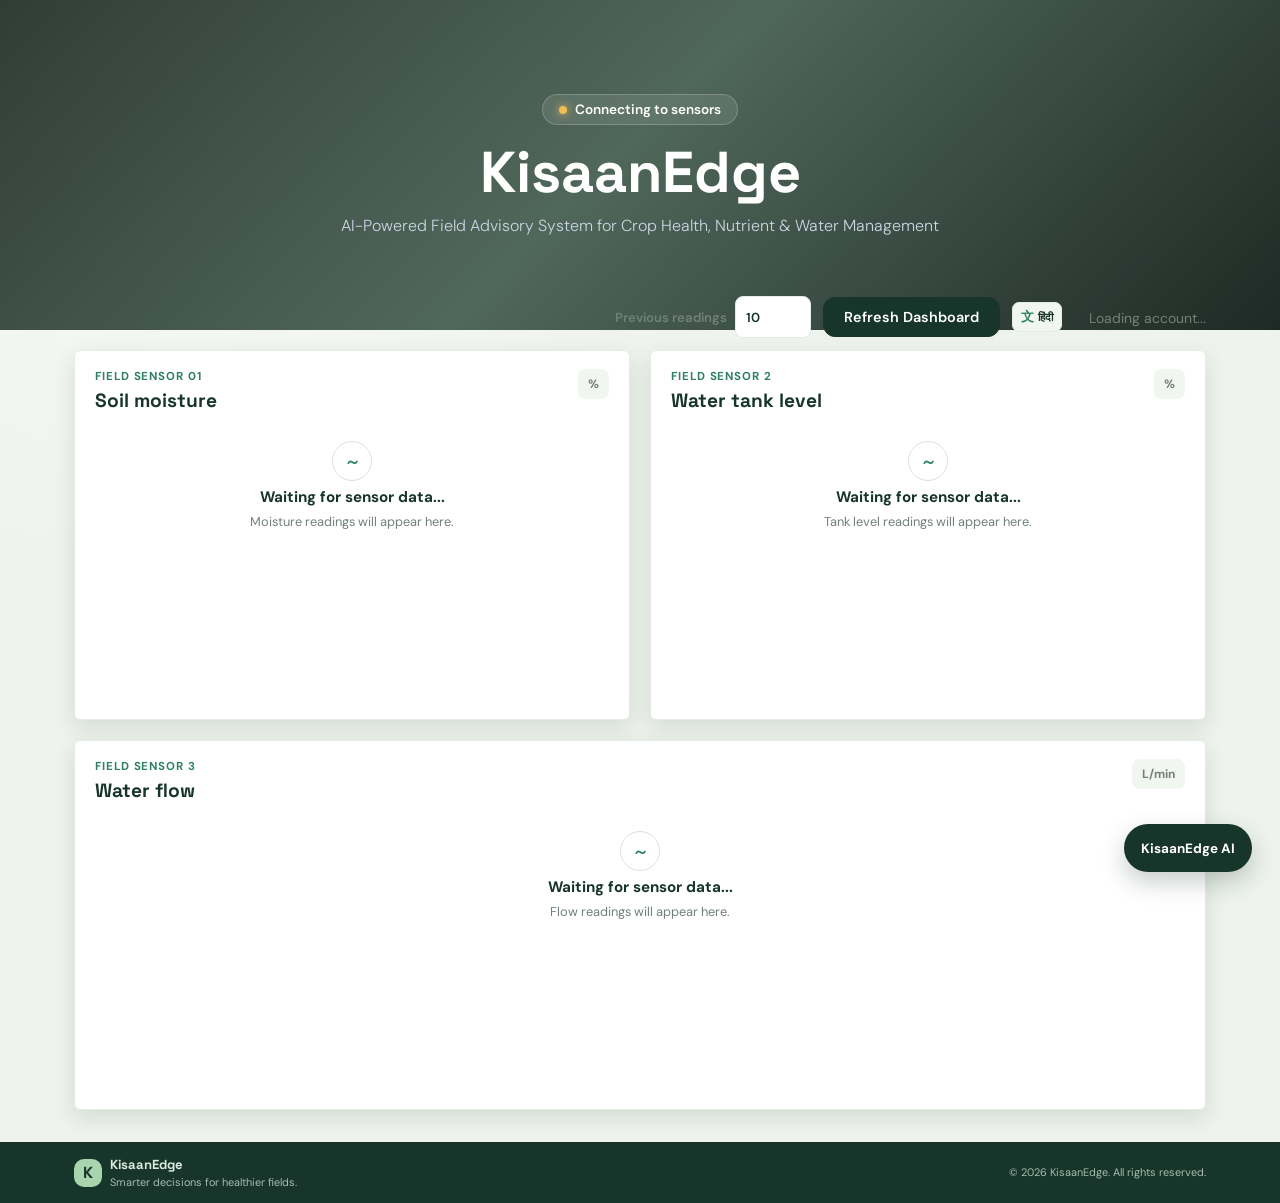
==== commit 93a43d64: "Restored Clerk auth script to index.html" ====
--- a/index.html
+++ b/index.html
@@ -40,6 +40,10 @@
                 <span class="language-icon" aria-hidden="true">文</span>
                 <span id="languageToggleLabel">हिंदी</span>
             </button>
+            <!-- ADDED: The container for the User Profile Picture & Logout button -->
+            <div id="auth-controls" class="auth-controls" aria-label="Account controls">
+                <span class="auth-loading" style="margin-left: 15px; font-size: 14px; color: #708178;">Loading account...</span>
+            </div>
         </div>
 
         <section class="chart-grid" aria-label="Sensor analytics">
@@ -149,6 +153,35 @@
         <span class="launcher-label">KisaanEdge AI</span>
     </button>
 
+    <!-- ADDED: Clerk Core Scripts -->
+    <script defer crossorigin="anonymous"
+        src="https://credible-polliwog-1071.clerk.accounts.dev/npm/@clerk/ui@1/dist/ui.browser.js"></script>
+    <script defer crossorigin="anonymous"
+        data-clerk-publishable-key="pk_test_Y3JlZGlibGUtcG9sbGl3b2ctMTA3MS5jbGVyay5hY2NvdW50cy5kZXYk"
+        src="https://credible-polliwog-1071.clerk.accounts.dev/npm/@clerk/clerk-js@6/dist/clerk.browser.js"></script>
+
+    <!-- ADDED: Authentication & Protection Handler with Smart Routing -->
+    <script>
+        window.addEventListener('load', async () => {
+            if (!window.Clerk) return;
+            await window.Clerk.load();
+
+            if (!window.Clerk.user) {
+                // Not signed in: smart routing to login
+                const isGitHubPages = window.location.hostname.includes('github.io');
+                const authUrl = isGitHubPages ? '/SmartFarmingDashboard/auth.html' : 'auth.html';
+                window.location.replace(authUrl);
+            } else {
+                // Signed in: mount profile/logout button
+                const authControls = document.getElementById('auth-controls');
+                if (authControls) {
+                    authControls.innerHTML = '';
+                    window.Clerk.mountUserButton(authControls);
+                }
+            }
+        });
+    </script>
+
     <script src="script.js"></script>
 </body>
 
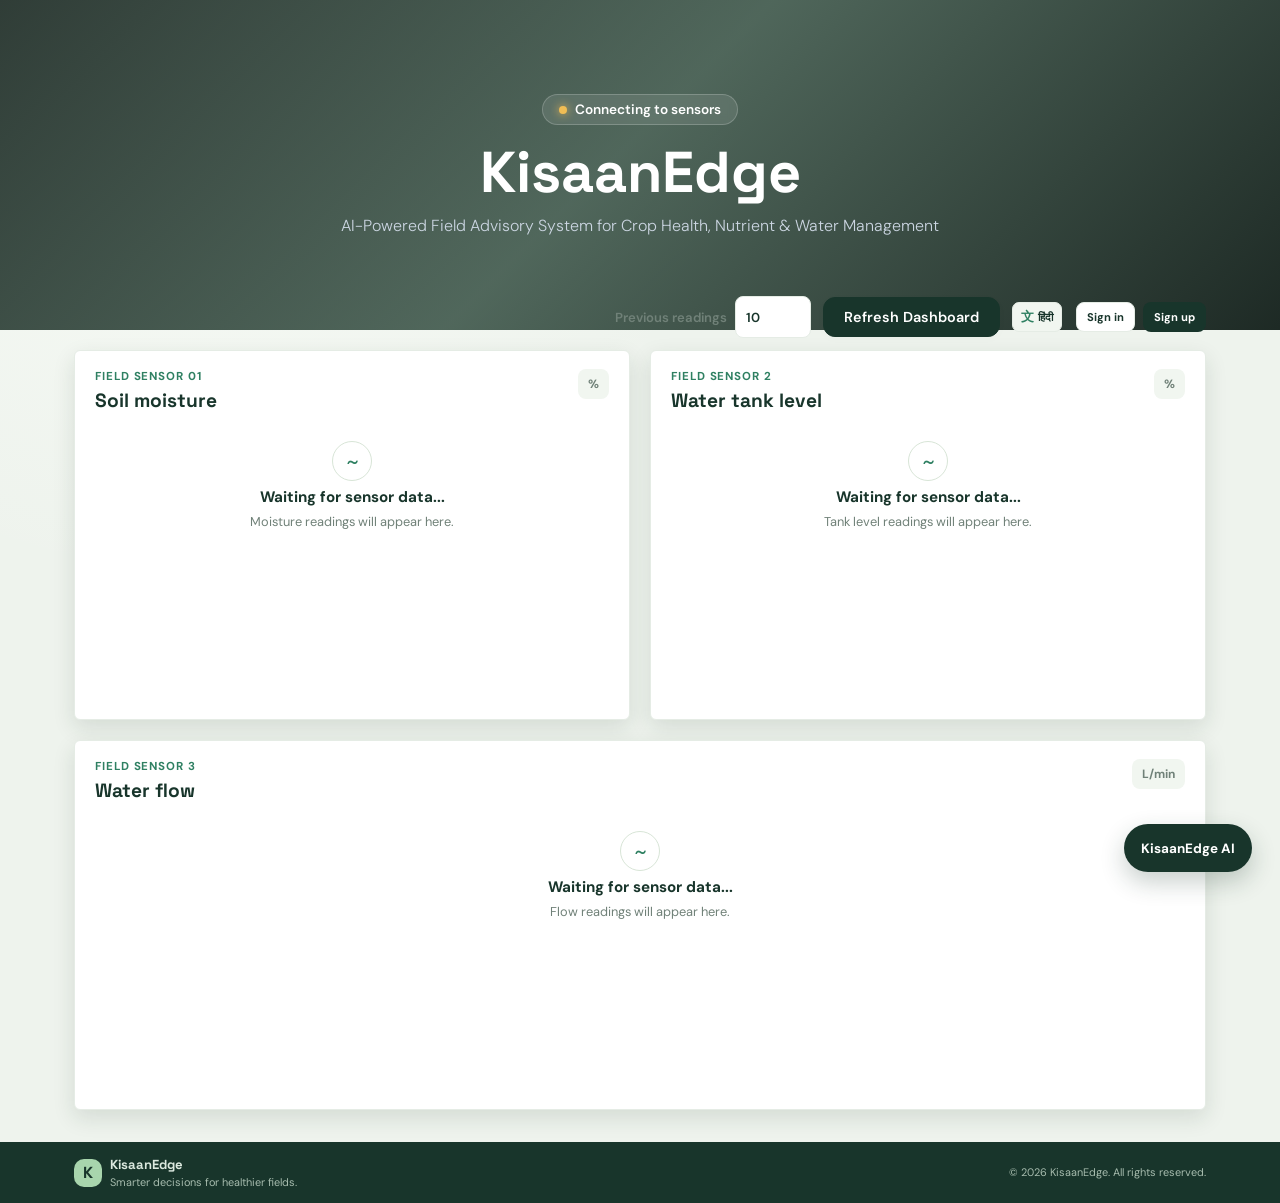
==== commit 0ab9582e: "Added dynamic absolute URL routing for Clerk auth" ====
--- a/index.html
+++ b/index.html
@@ -42,7 +42,8 @@
             </button>
             <!-- ADDED: The container for the User Profile Picture & Logout button -->
             <div id="auth-controls" class="auth-controls" aria-label="Account controls">
-                <span class="auth-loading" style="margin-left: 15px; font-size: 14px; color: #708178;">Loading account...</span>
+                <a class="auth-link auth-link-secondary" href="auth.html">Sign in</a>
+                <a class="auth-link auth-link-primary" href="auth.html?mode=sign-up">Sign up</a>
             </div>
         </div>
 
--- a/style.css
+++ b/style.css
@@ -174,6 +174,54 @@
     gap: 12px;
     justify-content: flex-end;
     margin-bottom: 12px;
+}
+
+.auth-controls {
+    display: inline-flex;
+    align-items: center;
+    gap: 8px;
+    margin-left: 2px;
+}
+
+.auth-link {
+    display: inline-flex;
+    min-height: 30px;
+    align-items: center;
+    justify-content: center;
+    padding: 0 10px;
+    border: 1px solid transparent;
+    border-radius: 8px;
+    font-size: .7rem;
+    font-weight: 700;
+    text-decoration: none;
+    transition: background .2s ease, border-color .2s ease, color .2s ease;
+}
+
+.auth-link-secondary {
+    color: var(--text-main);
+    background: var(--card-bg);
+    border-color: var(--border-light);
+}
+
+.auth-link-secondary:hover,
+.auth-link-secondary:focus-visible {
+    background: #f1f6f0;
+    border-color: #c6dcc8;
+}
+
+.auth-link-primary {
+    color: #fff;
+    background: var(--text-main);
+}
+
+.auth-link-primary:hover,
+.auth-link-primary:focus-visible {
+    background: var(--accent-green);
+}
+
+.auth-link:focus-visible {
+    outline: 3px solid rgba(47, 128, 98, .2);
+    outline-offset: 2px;
 }
 
 .reading-control {
@@ -741,6 +789,11 @@
         gap: 10px;
     }
 
+    .auth-controls {
+        align-self: flex-end;
+        margin-left: 0;
+    }
+
     .reading-control {
         justify-content: space-between;
         min-height: 42px;
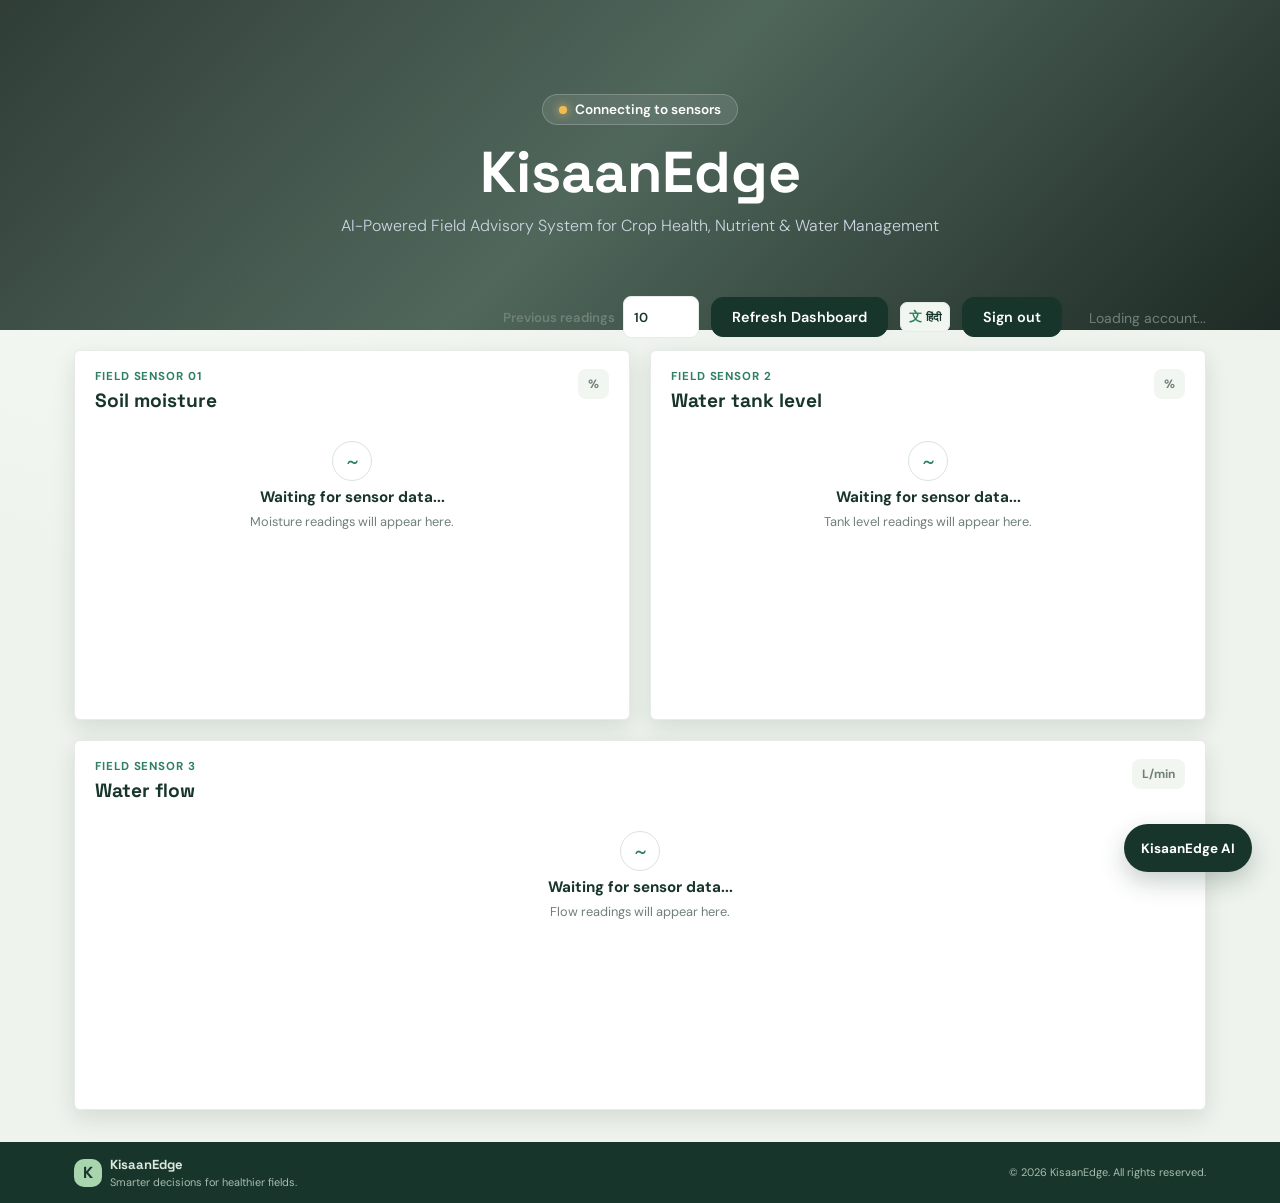
==== commit cf269a26: "Added dynamic hashchange listener for smooth sign-in and sign-up switching" ====
--- a/index.html
+++ b/index.html
@@ -40,10 +40,11 @@
                 <span class="language-icon" aria-hidden="true">文</span>
                 <span id="languageToggleLabel">हिंदी</span>
             </button>
+            <button id="sign-out-btn" class="premium-btn sign-out-btn" type="button">Sign out</button>
             <!-- ADDED: The container for the User Profile Picture & Logout button -->
             <div id="auth-controls" class="auth-controls" aria-label="Account controls">
-                <a class="auth-link auth-link-secondary" href="auth.html">Sign in</a>
-                <a class="auth-link auth-link-primary" href="auth.html?mode=sign-up">Sign up</a>
+                <span class="auth-loading" style="margin-left: 15px; font-size: 14px; color: #708178;">Loading
+                    account...</span>
             </div>
         </div>
 
@@ -164,13 +165,24 @@
     <!-- ADDED: Authentication & Protection Handler with Smart Routing -->
     <script>
         window.addEventListener('load', async () => {
+            const signOutButton = document.getElementById('sign-out-btn');
+            const isGitHubPages = window.location.hostname.includes('github.io');
+            const authUrl = isGitHubPages ? '/SmartFarmingDashboard/auth.html' : 'auth.html';
+
+            signOutButton?.addEventListener('click', async () => {
+                signOutButton.disabled = true;
+                try {
+                    if (window.Clerk) await window.Clerk.signOut();
+                } finally {
+                    window.location.replace(authUrl);
+                }
+            });
+
             if (!window.Clerk) return;
             await window.Clerk.load();
 
             if (!window.Clerk.user) {
                 // Not signed in: smart routing to login
-                const isGitHubPages = window.location.hostname.includes('github.io');
-                const authUrl = isGitHubPages ? '/SmartFarmingDashboard/auth.html' : 'auth.html';
                 window.location.replace(authUrl);
             } else {
                 // Signed in: mount profile/logout button
--- a/style.css
+++ b/style.css
@@ -174,54 +174,6 @@
     gap: 12px;
     justify-content: flex-end;
     margin-bottom: 12px;
-}
-
-.auth-controls {
-    display: inline-flex;
-    align-items: center;
-    gap: 8px;
-    margin-left: 2px;
-}
-
-.auth-link {
-    display: inline-flex;
-    min-height: 30px;
-    align-items: center;
-    justify-content: center;
-    padding: 0 10px;
-    border: 1px solid transparent;
-    border-radius: 8px;
-    font-size: .7rem;
-    font-weight: 700;
-    text-decoration: none;
-    transition: background .2s ease, border-color .2s ease, color .2s ease;
-}
-
-.auth-link-secondary {
-    color: var(--text-main);
-    background: var(--card-bg);
-    border-color: var(--border-light);
-}
-
-.auth-link-secondary:hover,
-.auth-link-secondary:focus-visible {
-    background: #f1f6f0;
-    border-color: #c6dcc8;
-}
-
-.auth-link-primary {
-    color: #fff;
-    background: var(--text-main);
-}
-
-.auth-link-primary:hover,
-.auth-link-primary:focus-visible {
-    background: var(--accent-green);
-}
-
-.auth-link:focus-visible {
-    outline: 3px solid rgba(47, 128, 98, .2);
-    outline-offset: 2px;
 }
 
 .reading-control {
@@ -738,6 +690,10 @@
     transform: scale(0.97);
 }
 
+.sign-out-btn {
+    white-space: nowrap;
+}
+
 .status-connected .pulse-dot {
     background-color: #52c788;
     box-shadow: 0 0 10px #52c788;
@@ -755,10 +711,6 @@
 }
 
 @media (max-width: 700px) {
-    .language-toggle {
-        align-self: flex-end;
-    }
-
     .dashboard {
         padding: 0 16px;
     }
@@ -784,28 +736,43 @@
     }
 
     .controls {
-        align-items: stretch;
-        flex-direction: column;
+        display: grid;
+        grid-template-columns: minmax(0, 1fr) auto;
+        align-items: center;
         gap: 10px;
     }
 
-    .auth-controls {
-        align-self: flex-end;
-        margin-left: 0;
-    }
-
     .reading-control {
+        grid-column: 1 / -1;
         justify-content: space-between;
         min-height: 42px;
     }
 
-    .reading-control input,
-    .premium-btn {
+    .reading-control input {
         min-height: 44px;
     }
 
-    .premium-btn {
+    #refreshBtn {
         width: 100%;
+    }
+
+    .language-toggle,
+    .sign-out-btn {
+        min-height: 44px;
+    }
+
+    .language-toggle {
+        justify-self: end;
+    }
+
+    .sign-out-btn {
+        grid-column: 1 / -1;
+        width: 100%;
+    }
+
+    .auth-controls {
+        grid-column: 1 / -1;
+        justify-self: end;
     }
 
     .chart-grid {
